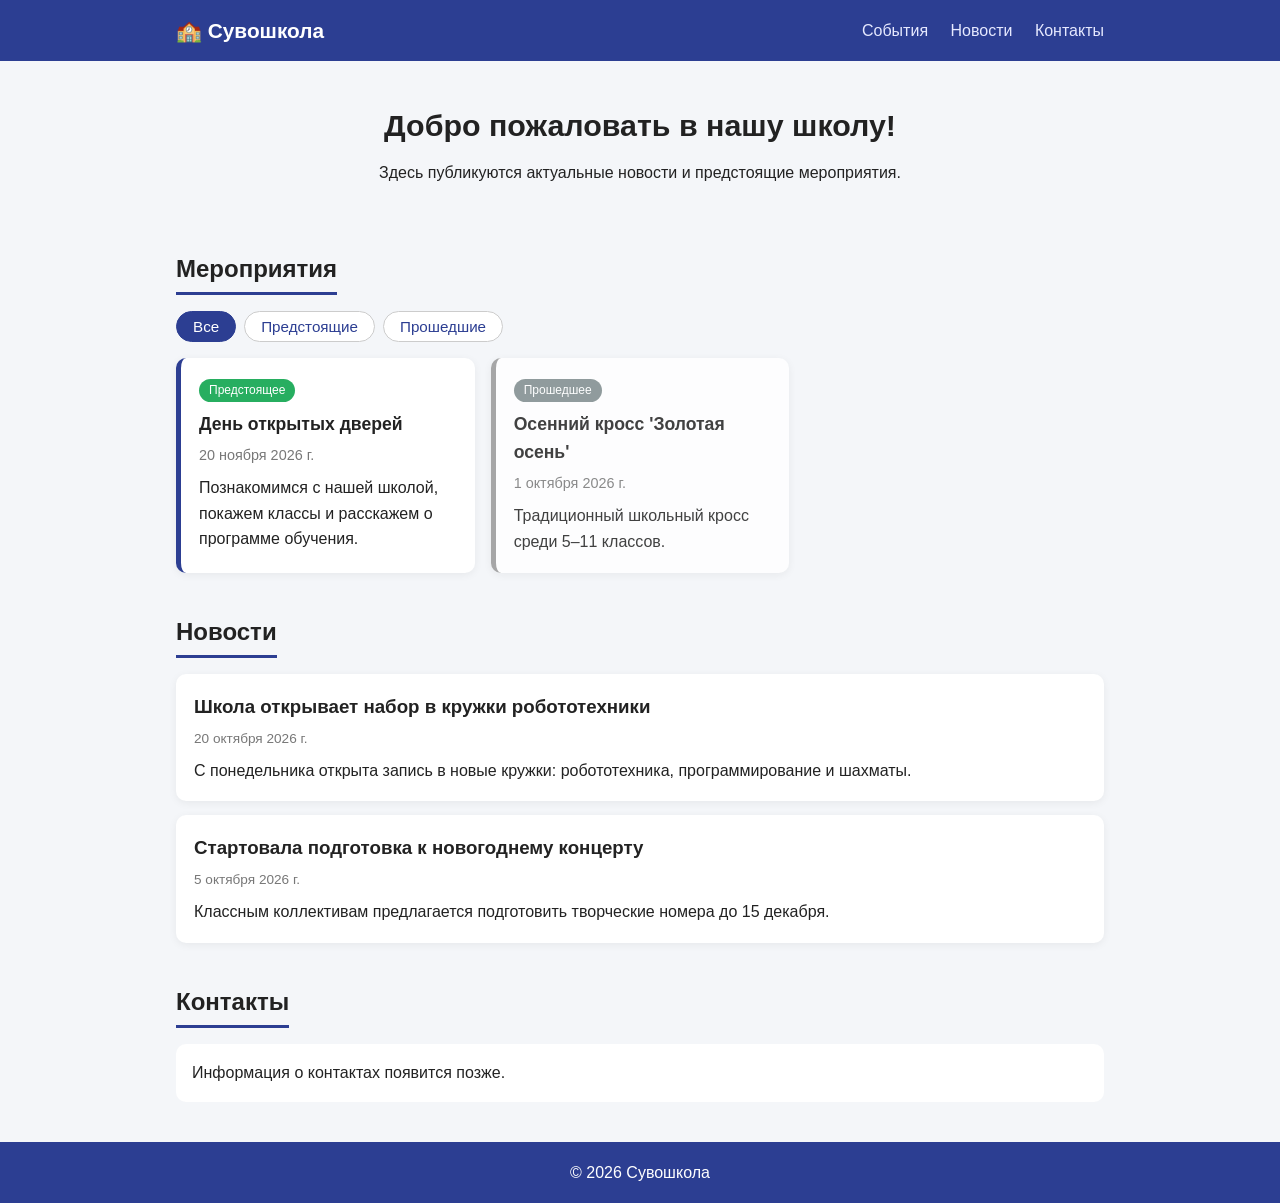
==== index.html @ 9629c692 "Add files via upload" ====
<!DOCTYPE html>
<html lang="ru">
<head>
  <meta charset="UTF-8">
  <meta name="viewport" content="width=device-width, initial-scale=1.0">
  <title>Сувошкола — события и новости</title>
  <link rel="stylesheet" href="style.css">
</head>
<body>
  <header class="site-header">
    <div class="container">
      <a href="index.html" class="brand">🏫 <span id="school-name">Сувошкола</span></a>
      <nav class="nav">
        <a href="#events">События</a>
        <a href="#news">Новости</a>
        <a href="#contacts">Контакты</a>
      </nav>
    </div>
  </header>

  <main class="container">
    <section class="hero">
      <h1>Добро пожаловать в нашу школу!</h1>
      <p id="school-desc">Здесь публикуются актуальные новости и предстоящие мероприятия.</p>
    </section>

    <section id="events">
      <h2>Мероприятия</h2>
      <div class="tabs">
        <button class="tab active" data-status="all">Все</button>
        <button class="tab" data-status="future">Предстоящие</button>
        <button class="tab" data-status="past">Прошедшие</button>
      </div>
      <div id="events-list" class="cards"></div>
    </section>

    <section id="news">
      <h2>Новости</h2>
      <div id="news-list" class="news-list"></div>
    </section>

    <section id="contacts">
      <h2>Контакты</h2>
      <p id="contacts-text">Информация о контактах появится позже.</p>
    </section>
  </main>

  <footer class="site-footer">
    <div class="container">
      <p>&copy; <span id="year"></span> <span id="footer-name">Сувошкола</span></p>
    </div>
  </footer>

  <script src="script.js"></script>
</body>
</html>
---- style.css ----
* {
  box-sizing: border-box;
  margin: 0;
  padding: 0;
}

body {
  font-family: -apple-system, BlinkMacSystemFont, "Segoe UI", Roboto, Arial, sans-serif;
  background: #f4f6f9;
  color: #222;
  line-height: 1.6;
}

.container {
  width: 100%;
  max-width: 960px;
  margin: 0 auto;
  padding: 0 16px;
}

/* Шапка */
.site-header {
  background: #2c3e92;
  color: #fff;
  padding: 14px 0;
}

.site-header .container {
  display: flex;
  align-items: center;
  justify-content: space-between;
  flex-wrap: wrap;
  gap: 10px;
}

.brand {
  color: #fff;
  text-decoration: none;
  font-size: 1.3rem;
  font-weight: 700;
}

.nav a {
  color: #e6e9ff;
  text-decoration: none;
  margin-left: 18px;
}

.nav a:hover {
  text-decoration: underline;
}

/* Заголовки */
.hero {
  text-align: center;
  padding: 40px 0 24px;
}

.hero h1 {
  font-size: 1.9rem;
  margin-bottom: 10px;
}

section {
  margin-bottom: 40px;
}

h2 {
  font-size: 1.5rem;
  margin-bottom: 16px;
  border-bottom: 3px solid #2c3e92;
  display: inline-block;
  padding-bottom: 4px;
}

/* Вкладки */
.tabs {
  display: flex;
  gap: 8px;
  margin-bottom: 16px;
  flex-wrap: wrap;
}

.tab {
  background: #fff;
  border: 1px solid #ccc;
  border-radius: 20px;
  padding: 6px 16px;
  cursor: pointer;
  font-size: 0.95rem;
  color: #2c3e92;
}

.tab.active {
  background: #2c3e92;
  color: #fff;
  border-color: #2c3e92;
}

/* Карточки событий */
.cards {
  display: grid;
  grid-template-columns: repeat(auto-fill, minmax(260px, 1fr));
  gap: 16px;
}

.card {
  background: #fff;
  border-radius: 10px;
  padding: 18px;
  box-shadow: 0 2px 8px rgba(0, 0, 0, 0.06);
  border-left: 5px solid #2c3e92;
}

.card.past {
  border-left-color: #999;
  opacity: 0.85;
}

.card .badge {
  display: inline-block;
  font-size: 0.75rem;
  padding: 2px 10px;
  border-radius: 12px;
  margin-bottom: 8px;
  color: #fff;
}

.badge.future { background: #27ae60; }
.badge.past   { background: #7f8c8d; }

.card h3 {
  font-size: 1.1rem;
  margin-bottom: 6px;
}

.card .date {
  color: #777;
  font-size: 0.9rem;
  margin-bottom: 8px;
}

/* Новости */
.news-list article {
  background: #fff;
  border-radius: 10px;
  padding: 18px;
  margin-bottom: 14px;
  box-shadow: 0 2px 8px rgba(0, 0, 0, 0.06);
}

.news-list article h3 {
  margin-bottom: 6px;
}

.news-list .date {
  color: #777;
  font-size: 0.85rem;
  margin-bottom: 8px;
}

/* Контакты и футер */
#contacts p {
  background: #fff;
  border-radius: 10px;
  padding: 16px;
}

.site-footer {
  background: #2c3e92;
  color: #fff;
  text-align: center;
  padding: 18px 0;
  margin-top: 20px;
}

@media (max-width: 600px) {
  .nav a { margin-left: 0; margin-right: 14px; }
  .hero h1 { font-size: 1.5rem; }
}
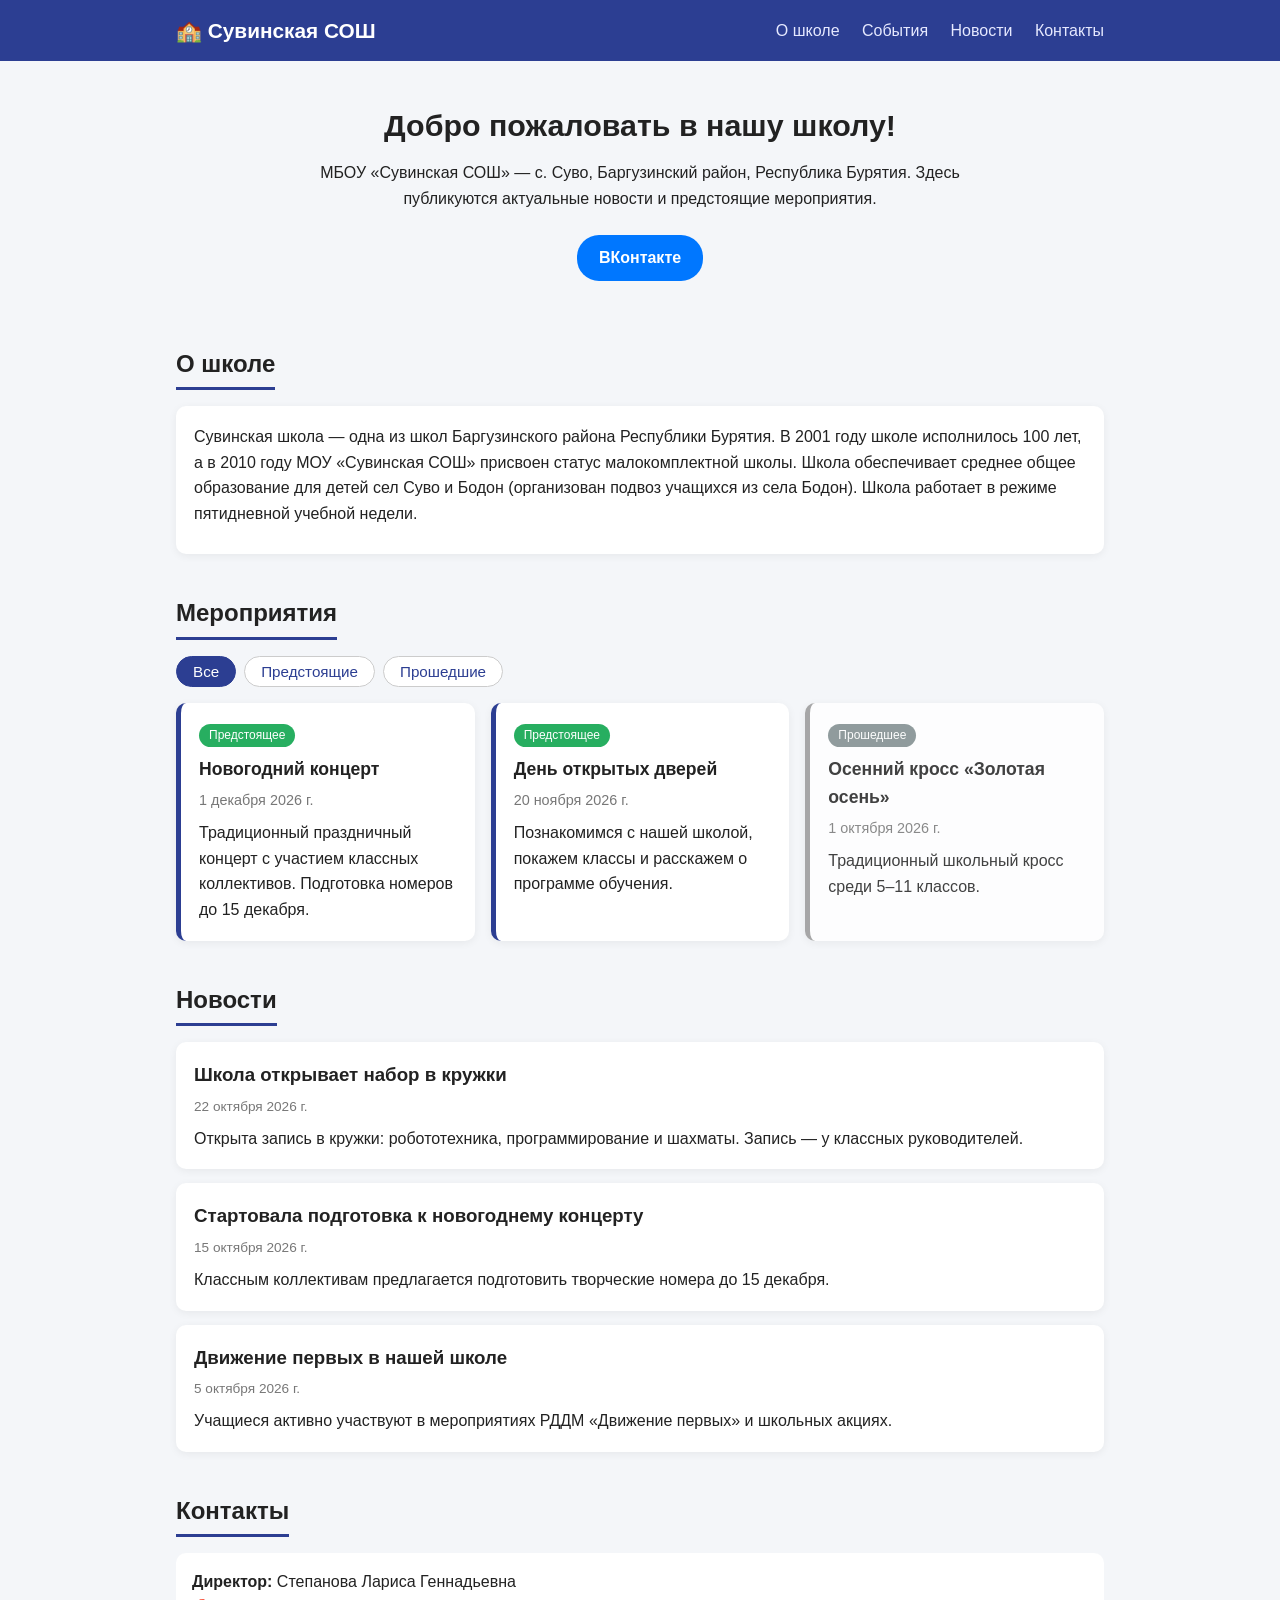
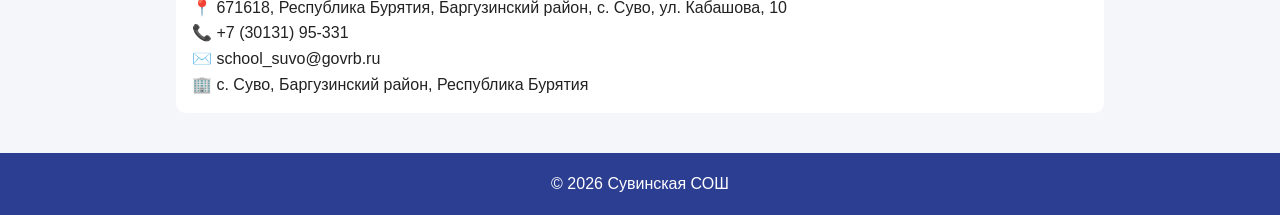
==== commit 7fd9ecd3: "Add files via upload" ====
--- a/index.html
+++ b/index.html
@@ -9,8 +9,9 @@
 <body>
   <header class="site-header">
     <div class="container">
-      <a href="index.html" class="brand">🏫 <span id="school-name">Сувошкола</span></a>
+      <a href="index.html" class="brand">🏫 <span id="school-name">Сувинская СОШ</span></a>
       <nav class="nav">
+        <a href="#about">О школе</a>
         <a href="#events">События</a>
         <a href="#news">Новости</a>
         <a href="#contacts">Контакты</a>
@@ -21,7 +22,13 @@
   <main class="container">
     <section class="hero">
       <h1>Добро пожаловать в нашу школу!</h1>
-      <p id="school-desc">Здесь публикуются актуальные новости и предстоящие мероприятия.</p>
+      <p id="school-desc">МБОУ «Сувинская СОШ» — с. Суво, Баргузинский район, Республика Бурятия. Здесь публикуются актуальные новости и предстоящие мероприятия.</p>
+      <a class="vk-btn" id="vk-link" href="https://vk.ru/club216050545" target="_blank" rel="noopener">ВКонтакте</a>
+    </section>
+
+    <section id="about">
+      <h2>О школе</h2>
+      <div id="about-text"></div>
     </section>
 
     <section id="events">
--- a/style.css
+++ b/style.css
@@ -61,6 +61,37 @@
   margin-bottom: 10px;
 }
 
+.hero p {
+  max-width: 640px;
+  margin: 0 auto 16px;
+}
+
+.vk-btn {
+  display: inline-block;
+  background: #0077ff;
+  color: #fff;
+  padding: 10px 22px;
+  border-radius: 22px;
+  text-decoration: none;
+  font-weight: 600;
+  margin-top: 8px;
+}
+
+.vk-btn:hover {
+  background: #005fcc;
+}
+
+#about-text {
+  background: #fff;
+  border-radius: 10px;
+  padding: 18px;
+  box-shadow: 0 2px 8px rgba(0, 0, 0, 0.06);
+}
+
+#about-text p {
+  margin-bottom: 10px;
+}
+
 section {
   margin-bottom: 40px;
 }
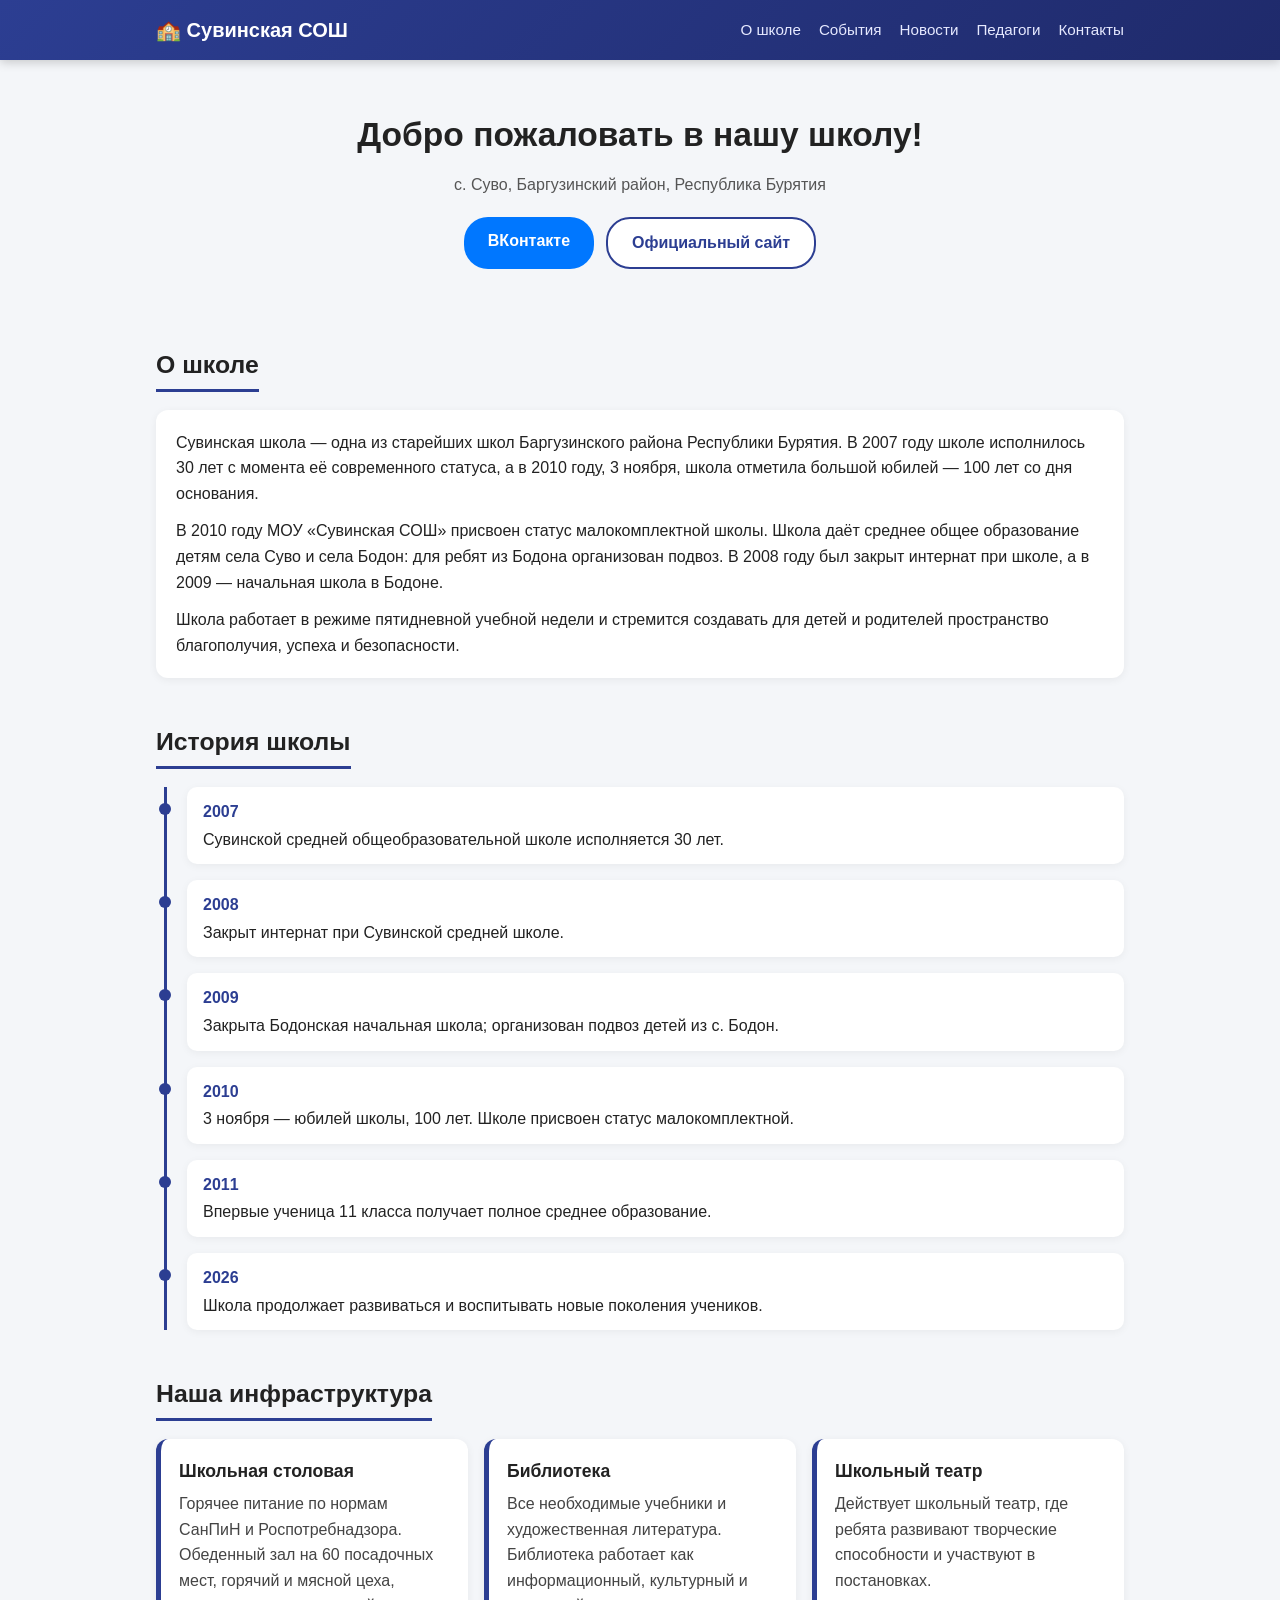
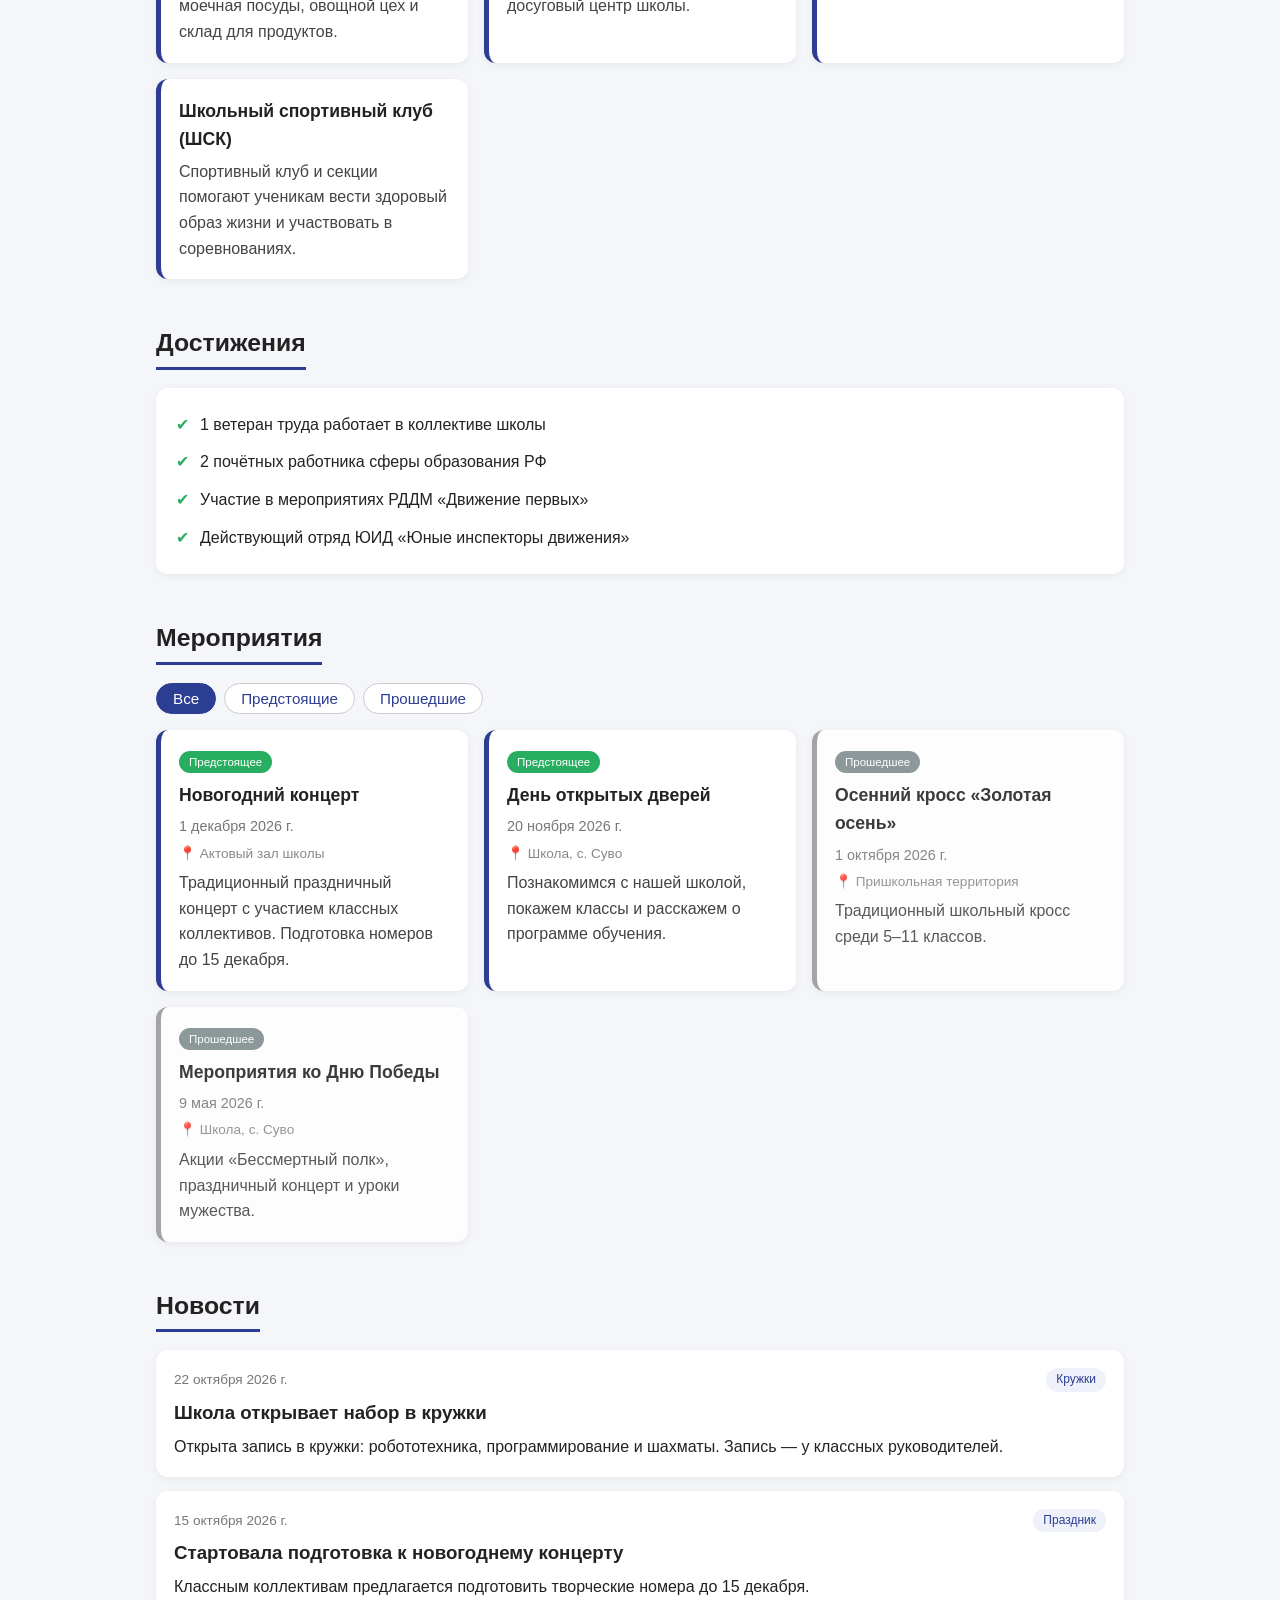
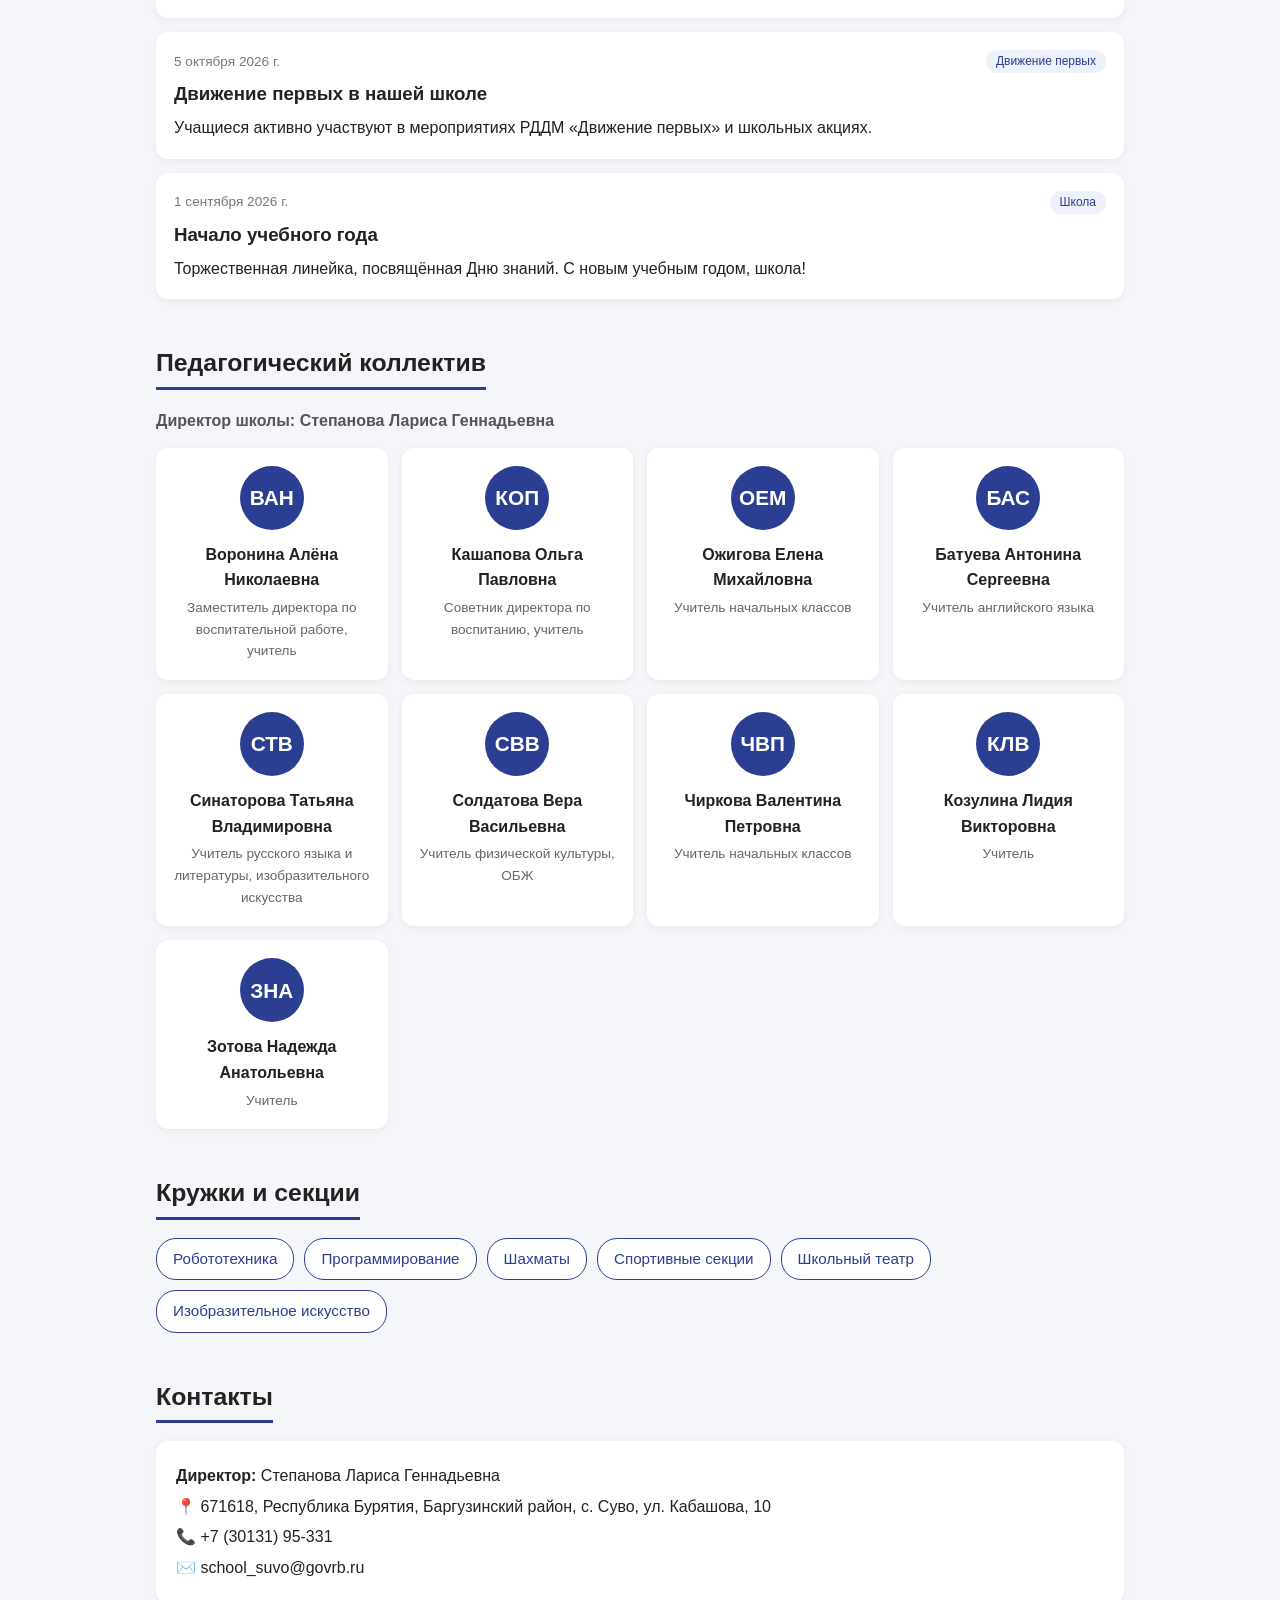
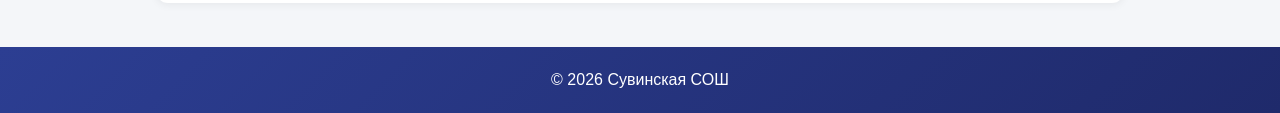
==== commit cd1d80de: "Add files via upload" ====
--- a/index.html
+++ b/index.html
@@ -3,7 +3,7 @@
 <head>
   <meta charset="UTF-8">
   <meta name="viewport" content="width=device-width, initial-scale=1.0">
-  <title>Сувошкола — события и новости</title>
+  <title>Сувинская СОШ — события и новости</title>
   <link rel="stylesheet" href="style.css">
 </head>
 <body>
@@ -14,6 +14,7 @@
         <a href="#about">О школе</a>
         <a href="#events">События</a>
         <a href="#news">Новости</a>
+        <a href="#staff">Педагоги</a>
         <a href="#contacts">Контакты</a>
       </nav>
     </div>
@@ -21,14 +22,32 @@
 
   <main class="container">
     <section class="hero">
-      <h1>Добро пожаловать в нашу школу!</h1>
-      <p id="school-desc">МБОУ «Сувинская СОШ» — с. Суво, Баргузинский район, Республика Бурятия. Здесь публикуются актуальные новости и предстоящие мероприятия.</p>
-      <a class="vk-btn" id="vk-link" href="https://vk.ru/club216050545" target="_blank" rel="noopener">ВКонтакте</a>
+      <h1 id="hero-title">Добро пожаловать в нашу школу!</h1>
+      <p id="school-desc">МБОУ «Сувинская СОШ» — с. Суво, Баргузинский район, Республика Бурятия.</p>
+      <div class="hero-buttons">
+        <a class="vk-btn" id="vk-link" href="https://vk.ru/club216050545" target="_blank" rel="noopener">ВКонтакте</a>
+        <a class="site-btn" id="gov-site" href="#" target="_blank" rel="noopener">Официальный сайт</a>
+      </div>
     </section>
 
     <section id="about">
       <h2>О школе</h2>
       <div id="about-text"></div>
+    </section>
+
+    <section id="history">
+      <h2>История школы</h2>
+      <div id="history-list" class="timeline"></div>
+    </section>
+
+    <section id="infrastructure">
+      <h2>Наша инфраструктура</h2>
+      <div id="infra-list" class="cards"></div>
+    </section>
+
+    <section id="achievements">
+      <h2>Достижения</h2>
+      <ul id="achievements-list" class="plain-list"></ul>
     </section>
 
     <section id="events">
@@ -46,15 +65,26 @@
       <div id="news-list" class="news-list"></div>
     </section>
 
+    <section id="staff">
+      <h2>Педагогический коллектив</h2>
+      <p class="section-note" id="director-line"></p>
+      <div id="staff-list" class="staff-grid"></div>
+    </section>
+
+    <section id="circles">
+      <h2>Кружки и секции</h2>
+      <div id="circles-list" class="chip-wrap"></div>
+    </section>
+
     <section id="contacts">
       <h2>Контакты</h2>
-      <p id="contacts-text">Информация о контактах появится позже.</p>
+      <div id="contacts-text" class="contacts-card"></div>
     </section>
   </main>
 
   <footer class="site-footer">
     <div class="container">
-      <p>&copy; <span id="year"></span> <span id="footer-name">Сувошкола</span></p>
+      <p>&copy; <span id="year"></span> <span id="footer-name">Сувинская СОШ</span></p>
     </div>
   </footer>
 
--- a/style.css
+++ b/style.css
@@ -13,16 +13,20 @@
 
 .container {
   width: 100%;
-  max-width: 960px;
+  max-width: 1000px;
   margin: 0 auto;
   padding: 0 16px;
 }
 
 /* Шапка */
 .site-header {
-  background: #2c3e92;
+  background: linear-gradient(135deg, #2c3e92, #1f2a6b);
   color: #fff;
   padding: 14px 0;
+  position: sticky;
+  top: 0;
+  z-index: 10;
+  box-shadow: 0 2px 10px rgba(0, 0, 0, 0.2);
 }
 
 .site-header .container {
@@ -36,72 +40,202 @@
 .brand {
   color: #fff;
   text-decoration: none;
-  font-size: 1.3rem;
+  font-size: 1.25rem;
   font-weight: 700;
+}
+
+.nav {
+  display: flex;
+  flex-wrap: wrap;
+  gap: 4px;
 }
 
 .nav a {
   color: #e6e9ff;
   text-decoration: none;
-  margin-left: 18px;
+  margin-left: 14px;
+  font-size: 0.95rem;
 }
 
 .nav a:hover {
   text-decoration: underline;
 }
 
-/* Заголовки */
+/* Hero */
 .hero {
   text-align: center;
-  padding: 40px 0 24px;
+  padding: 48px 0 32px;
 }
 
 .hero h1 {
-  font-size: 1.9rem;
+  font-size: 2.1rem;
   margin-bottom: 10px;
 }
 
 .hero p {
   max-width: 640px;
-  margin: 0 auto 16px;
-}
-
-.vk-btn {
+  margin: 0 auto 20px;
+  color: #555;
+}
+
+.hero-buttons {
+  display: flex;
+  justify-content: center;
+  gap: 12px;
+  flex-wrap: wrap;
+}
+
+.vk-btn, .site-btn {
   display: inline-block;
-  background: #0077ff;
-  color: #fff;
-  padding: 10px 22px;
-  border-radius: 22px;
+  padding: 11px 24px;
+  border-radius: 24px;
   text-decoration: none;
   font-weight: 600;
-  margin-top: 8px;
-}
-
-.vk-btn:hover {
-  background: #005fcc;
-}
-
-#about-text {
-  background: #fff;
-  border-radius: 10px;
-  padding: 18px;
-  box-shadow: 0 2px 8px rgba(0, 0, 0, 0.06);
-}
-
-#about-text p {
-  margin-bottom: 10px;
-}
+}
+
+.vk-btn {
+  background: #0077ff;
+  color: #fff;
+}
+
+.vk-btn:hover { background: #005fcc; }
+
+.site-btn {
+  background: #fff;
+  color: #2c3e92;
+  border: 2px solid #2c3e92;
+}
+
+.site-btn:hover { background: #eef1fa; }
 
 section {
-  margin-bottom: 40px;
+  margin-bottom: 44px;
+  scroll-margin-top: 70px;
 }
 
 h2 {
-  font-size: 1.5rem;
-  margin-bottom: 16px;
+  font-size: 1.55rem;
+  margin-bottom: 18px;
   border-bottom: 3px solid #2c3e92;
   display: inline-block;
   padding-bottom: 4px;
+}
+
+.section-note {
+  color: #555;
+  margin-bottom: 14px;
+  font-weight: 600;
+}
+
+/* О школе */
+#about-text {
+  background: #fff;
+  border-radius: 12px;
+  padding: 20px;
+  box-shadow: 0 2px 8px rgba(0, 0, 0, 0.06);
+}
+
+#about-text p {
+  margin-bottom: 12px;
+}
+
+#about-text p:last-child { margin-bottom: 0; }
+
+/* Таймлайн */
+.timeline {
+  border-left: 3px solid #2c3e92;
+  margin-left: 8px;
+  padding-left: 20px;
+}
+
+.timeline-item {
+  position: relative;
+  margin-bottom: 16px;
+  padding: 12px 16px;
+  background: #fff;
+  border-radius: 10px;
+  box-shadow: 0 2px 8px rgba(0, 0, 0, 0.05);
+}
+
+.timeline-item::before {
+  content: "";
+  position: absolute;
+  left: -28px;
+  top: 16px;
+  width: 12px;
+  height: 12px;
+  border-radius: 50%;
+  background: #2c3e92;
+}
+
+.timeline-year {
+  font-weight: 700;
+  color: #2c3e92;
+  margin-bottom: 2px;
+}
+
+/* Карточки */
+.cards {
+  display: grid;
+  grid-template-columns: repeat(auto-fill, minmax(280px, 1fr));
+  gap: 16px;
+}
+
+.card {
+  background: #fff;
+  border-radius: 12px;
+  padding: 18px;
+  box-shadow: 0 2px 8px rgba(0, 0, 0, 0.06);
+  border-left: 5px solid #2c3e92;
+}
+
+.card.past {
+  border-left-color: #999;
+  opacity: 0.88;
+}
+
+.card h3 {
+  font-size: 1.1rem;
+  margin-bottom: 6px;
+}
+
+.card p { color: #444; }
+
+.card .badge {
+  display: inline-block;
+  font-size: 0.72rem;
+  padding: 2px 10px;
+  border-radius: 12px;
+  margin-bottom: 8px;
+  color: #fff;
+}
+
+.badge.future { background: #27ae60; }
+.badge.past   { background: #7f8c8d; }
+
+.card .date { color: #777; font-size: 0.9rem; margin-bottom: 4px; }
+.card .place { color: #888; font-size: 0.85rem; margin-bottom: 6px; }
+
+/* Список достижений */
+.plain-list {
+  list-style: none;
+  background: #fff;
+  border-radius: 12px;
+  padding: 18px 20px;
+  box-shadow: 0 2px 8px rgba(0, 0, 0, 0.06);
+}
+
+.plain-list li {
+  padding: 6px 0 6px 24px;
+  position: relative;
+}
+
+.plain-list li::before {
+  content: "✔";
+  color: #27ae60;
+  position: absolute;
+  left: 0;
+  top: 6px;
 }
 
 /* Вкладки */
@@ -128,84 +262,103 @@
   border-color: #2c3e92;
 }
 
-/* Карточки событий */
-.cards {
-  display: grid;
-  grid-template-columns: repeat(auto-fill, minmax(260px, 1fr));
-  gap: 16px;
-}
-
-.card {
-  background: #fff;
-  border-radius: 10px;
+/* Новости */
+.news-list article {
+  background: #fff;
+  border-radius: 12px;
   padding: 18px;
-  box-shadow: 0 2px 8px rgba(0, 0, 0, 0.06);
-  border-left: 5px solid #2c3e92;
-}
-
-.card.past {
-  border-left-color: #999;
-  opacity: 0.85;
-}
-
-.card .badge {
-  display: inline-block;
+  margin-bottom: 14px;
+  box-shadow: 0 2px 8px rgba(0, 0, 0, 0.06);
+}
+
+.news-head {
+  display: flex;
+  align-items: center;
+  justify-content: space-between;
+  gap: 10px;
+  margin-bottom: 6px;
+  flex-wrap: wrap;
+}
+
+.news-list .date { color: #777; font-size: 0.85rem; }
+.news-list article h3 { margin-bottom: 6px; }
+
+.tag {
+  background: #eef1fa;
+  color: #2c3e92;
   font-size: 0.75rem;
   padding: 2px 10px;
   border-radius: 12px;
-  margin-bottom: 8px;
-  color: #fff;
-}
-
-.badge.future { background: #27ae60; }
-.badge.past   { background: #7f8c8d; }
-
-.card h3 {
-  font-size: 1.1rem;
-  margin-bottom: 6px;
-}
-
-.card .date {
-  color: #777;
-  font-size: 0.9rem;
-  margin-bottom: 8px;
-}
-
-/* Новости */
-.news-list article {
-  background: #fff;
-  border-radius: 10px;
+}
+
+/* Педагоги */
+.staff-grid {
+  display: grid;
+  grid-template-columns: repeat(auto-fill, minmax(200px, 1fr));
+  gap: 14px;
+}
+
+.staff-card {
+  background: #fff;
+  border-radius: 12px;
   padding: 18px;
-  margin-bottom: 14px;
-  box-shadow: 0 2px 8px rgba(0, 0, 0, 0.06);
-}
-
-.news-list article h3 {
-  margin-bottom: 6px;
-}
-
-.news-list .date {
-  color: #777;
-  font-size: 0.85rem;
-  margin-bottom: 8px;
-}
-
-/* Контакты и футер */
-#contacts p {
-  background: #fff;
-  border-radius: 10px;
-  padding: 16px;
-}
-
+  text-align: center;
+  box-shadow: 0 2px 8px rgba(0, 0, 0, 0.06);
+}
+
+.initials {
+  width: 64px;
+  height: 64px;
+  margin: 0 auto 12px;
+  border-radius: 50%;
+  background: #2c3e92;
+  color: #fff;
+  display: flex;
+  align-items: center;
+  justify-content: center;
+  font-size: 1.3rem;
+  font-weight: 700;
+}
+
+.staff-name { font-weight: 600; margin-bottom: 4px; }
+.staff-role { color: #666; font-size: 0.85rem; }
+
+/* Кружки */
+.chip-wrap {
+  display: flex;
+  flex-wrap: wrap;
+  gap: 10px;
+}
+
+.chip {
+  background: #fff;
+  border: 1px solid #2c3e92;
+  color: #2c3e92;
+  padding: 8px 16px;
+  border-radius: 20px;
+  font-size: 0.95rem;
+}
+
+/* Контакты */
+.contacts-card {
+  background: #fff;
+  border-radius: 12px;
+  padding: 20px;
+  box-shadow: 0 2px 8px rgba(0, 0, 0, 0.06);
+  line-height: 1.9;
+}
+
+/* Футер */
 .site-footer {
-  background: #2c3e92;
+  background: linear-gradient(135deg, #2c3e92, #1f2a6b);
   color: #fff;
   text-align: center;
-  padding: 18px 0;
+  padding: 20px 0;
   margin-top: 20px;
 }
 
 @media (max-width: 600px) {
-  .nav a { margin-left: 0; margin-right: 14px; }
+  .nav a { margin-left: 0; margin-right: 12px; }
   .hero h1 { font-size: 1.5rem; }
+  .cards { grid-template-columns: 1fr; }
 }
